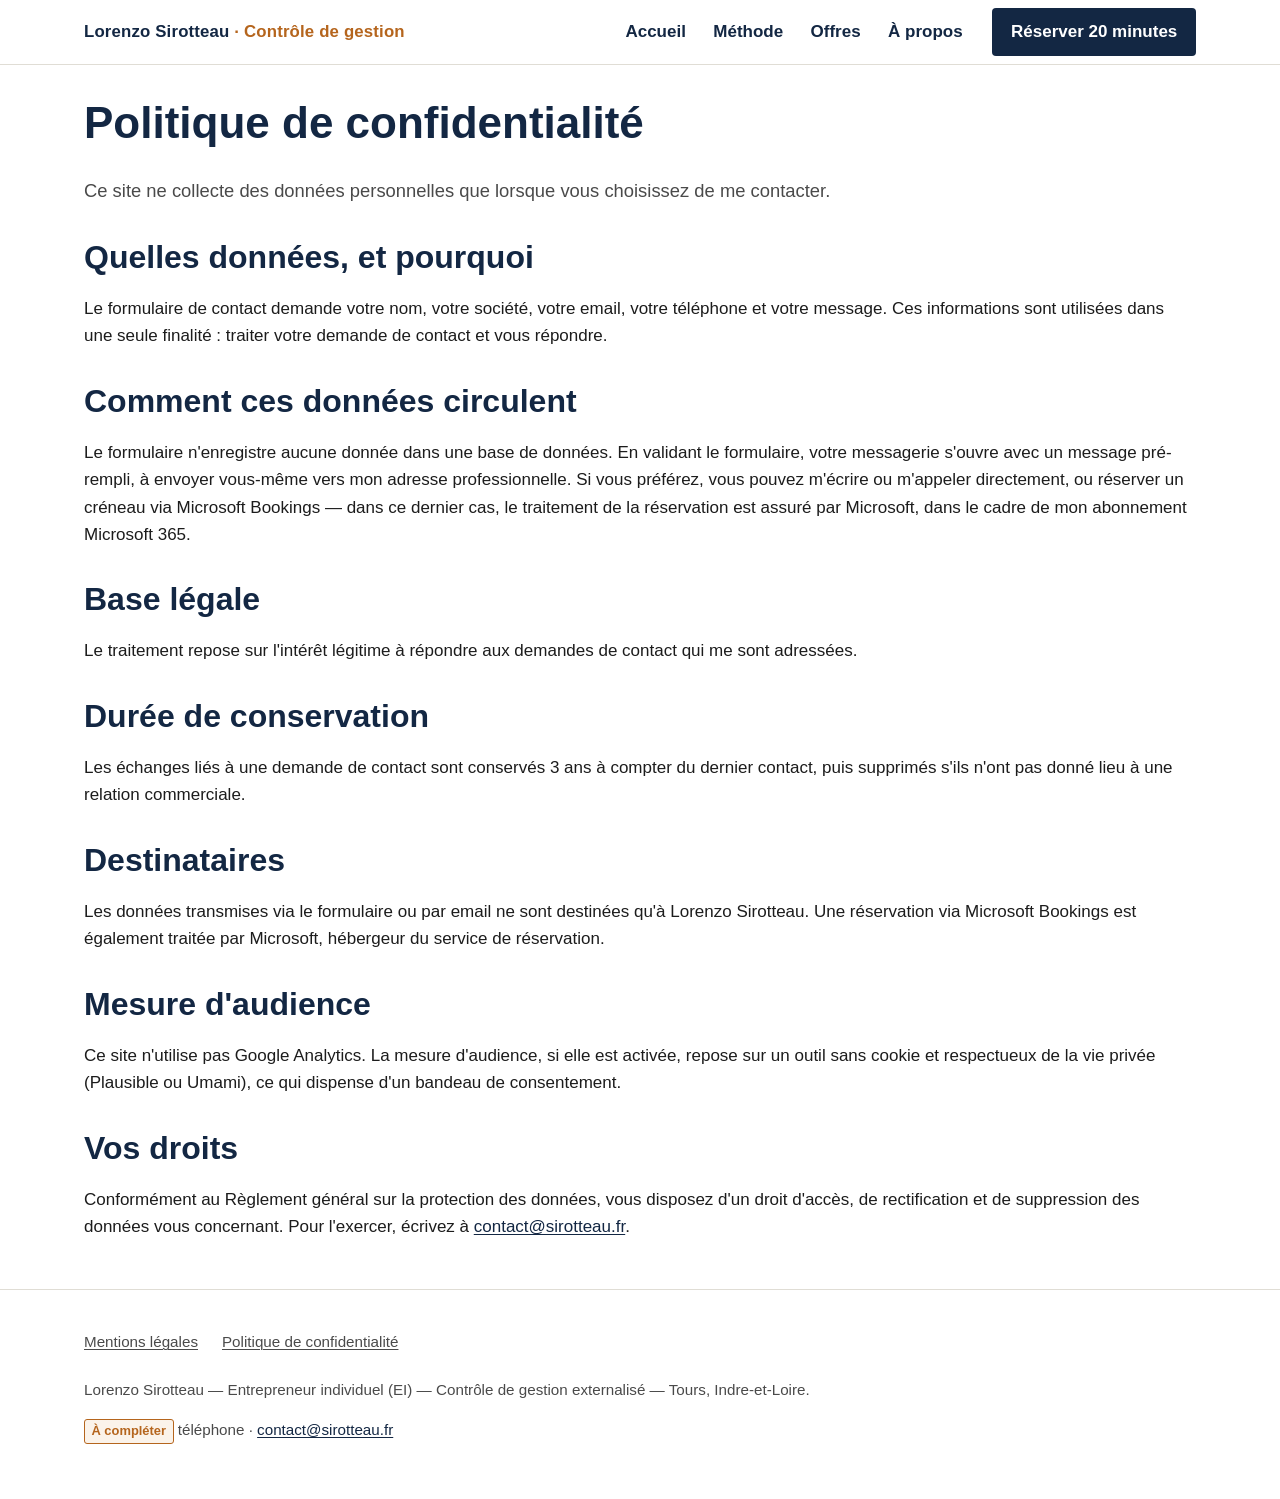
==== confidentialite/index.html @ 093c398c "Site vitrine : contrôle de gestion externalisé (7 pages, statique) - Accueil, Méthode, Offres, À pro" ====
<!doctype html>
<html lang="fr">
<head>
<meta charset="utf-8">
<meta name="viewport" content="width=device-width, initial-scale=1">
<title>Politique de confidentialité | Lorenzo Sirotteau</title>
<meta name="description" content="Traitement des données transmises via le formulaire de contact : finalité, durée de conservation, droits d'accès et de suppression.">
<link rel="canonical" href="https://www.sirotteau.fr/confidentialite/">
<link rel="icon" type="image/svg+xml" href="/assets/img/favicon.svg">
<link rel="stylesheet" href="/assets/css/style.css">
<meta name="robots" content="noindex">
</head>
<body>
<a class="skip-link" href="#main">Aller au contenu</a>

<header class="site-header">
  <div class="container">
    <a href="/" class="logo">Lorenzo Sirotteau <span>· Contrôle de gestion</span></a>
    <button class="nav-toggle" aria-expanded="false" aria-controls="main-nav">
      <span class="nav-toggle-label"></span>
    </button>
    <nav class="main-nav" id="main-nav" aria-label="Navigation principale">
      <div class="container-inner">
        <ul>
          <li><a href="/">Accueil</a></li>
          <li><a href="/methode/">Méthode</a></li>
          <li><a href="/offres/">Offres</a></li>
          <li><a href="/a-propos/">À propos</a></li>
        </ul>
        <div class="nav-cta"><a href="/contact/">Réserver 20 minutes</a></div>
      </div>
    </nav>
  </div>
</header>

<main id="main">
  <section class="band band-tight">
    <div class="container legal">
      <h1>Politique de confidentialité</h1>
      <p class="lede">Ce site ne collecte des données personnelles que lorsque vous choisissez de me contacter.</p>

      <h2>Quelles données, et pourquoi</h2>
      <p>Le formulaire de contact demande votre nom, votre société, votre email, votre téléphone et votre message. Ces informations sont utilisées dans une seule finalité : traiter votre demande de contact et vous répondre.</p>

      <h2>Comment ces données circulent</h2>
      <p>Le formulaire n'enregistre aucune donnée dans une base de données. En validant le formulaire, votre messagerie s'ouvre avec un message pré-rempli, à envoyer vous-même vers mon adresse professionnelle. Si vous préférez, vous pouvez m'écrire ou m'appeler directement, ou réserver un créneau via Microsoft Bookings — dans ce dernier cas, le traitement de la réservation est assuré par Microsoft, dans le cadre de mon abonnement Microsoft 365.</p>

      <h2>Base légale</h2>
      <p>Le traitement repose sur l'intérêt légitime à répondre aux demandes de contact qui me sont adressées.</p>

      <h2>Durée de conservation</h2>
      <p>Les échanges liés à une demande de contact sont conservés 3 ans à compter du dernier contact, puis supprimés s'ils n'ont pas donné lieu à une relation commerciale.</p>

      <h2>Destinataires</h2>
      <p>Les données transmises via le formulaire ou par email ne sont destinées qu'à Lorenzo Sirotteau. Une réservation via Microsoft Bookings est également traitée par Microsoft, hébergeur du service de réservation.</p>

      <h2>Mesure d'audience</h2>
      <p>Ce site n'utilise pas Google Analytics. La mesure d'audience, si elle est activée, repose sur un outil sans cookie et respectueux de la vie privée (Plausible ou Umami), ce qui dispense d'un bandeau de consentement.</p>

      <h2>Vos droits</h2>
      <p>Conformément au Règlement général sur la protection des données, vous disposez d'un droit d'accès, de rectification et de suppression des données vous concernant. Pour l'exercer, écrivez à <a href="mailto:contact@sirotteau.fr">contact@sirotteau.fr</a>.</p>
    </div>
  </section>
</main>

<footer class="site-footer">
  <div class="container">
    <nav aria-label="Pages légales">
      <ul>
        <li><a href="/mentions-legales/">Mentions légales</a></li>
        <li><a href="/confidentialite/">Politique de confidentialité</a></li>
      </ul>
    </nav>
    <p>Lorenzo Sirotteau — Entrepreneur individuel (EI) — Contrôle de gestion externalisé — Tours, Indre-et-Loire.</p>
    <p>
      <span class="tag-todo">À compléter</span> téléphone ·
      <a href="mailto:contact@sirotteau.fr">contact@sirotteau.fr</a>
    </p>
  </div>
</footer>

<script src="/assets/js/nav.js"></script>
</body>
</html>
---- assets/css/style.css ----
/* =========================================================
   Lorenzo Sirotteau — Contrôle de gestion externalisé
   Feuille de style unique. Deux couleurs : encre (marine) et
   terracotta (accent). Typographie système, aucune police
   distante. Mobile first.
   ========================================================= */

:root {
  --ink: #132743;         /* marine — titres, boutons, nav */
  --ink-2: #24466f;       /* marine plus clair — survols */
  --accent: #b5651d;      /* terracotta — accents décoratifs */
  --bg: #ffffff;
  --bg-alt: #f6f4ef;      /* beige très clair pour alterner les sections */
  --text: #1c1c1c;
  --text-muted: #4a4a4a;
  --border: #e0ddd5;
  --focus: #b5651d;
  --radius: 4px;
  --max-width: 72rem;
  --font: -apple-system, BlinkMacSystemFont, "Segoe UI", Roboto, "Helvetica Neue", Arial, sans-serif;
}

* { box-sizing: border-box; }
html { -webkit-text-size-adjust: 100%; }

body {
  margin: 0;
  font-family: var(--font);
  color: var(--text);
  background: var(--bg);
  font-size: 1.0625rem; /* ~17px */
  line-height: 1.6;
  -webkit-font-smoothing: antialiased;
}

img, svg { max-width: 100%; height: auto; display: block; }

h1, h2, h3, h4 {
  color: var(--ink);
  font-weight: 700;
  line-height: 1.2;
  margin: 0 0 0.6em;
}
h1 { font-size: clamp(1.9rem, 4vw + 1rem, 2.75rem); }
h2 { font-size: clamp(1.4rem, 2vw + 1rem, 2rem); }
h3 { font-size: 1.15rem; }

p { margin: 0 0 1em; }
p.lede { font-size: 1.15rem; color: var(--text-muted); }

a { color: var(--ink); text-decoration-thickness: 1px; text-underline-offset: 2px; }
a:hover { color: var(--accent); }
a:focus-visible, button:focus-visible, input:focus-visible, textarea:focus-visible {
  outline: 3px solid var(--focus);
  outline-offset: 2px;
}

ul { padding-left: 1.2em; }
li { margin-bottom: 0.5em; }

.container {
  max-width: var(--max-width);
  margin: 0 auto;
  padding: 0 1.25rem;
}

.visually-hidden {
  position: absolute; width: 1px; height: 1px;
  overflow: hidden; clip: rect(0 0 0 0); white-space: nowrap;
}

/* ---------- Skip link ---------- */
.skip-link {
  position: absolute;
  left: -999px;
  top: 0;
  background: var(--ink);
  color: #fff;
  padding: 0.75em 1em;
  z-index: 100;
}
.skip-link:focus { left: 0.5rem; top: 0.5rem; }

/* ---------- Header / nav ---------- */
.site-header {
  border-bottom: 1px solid var(--border);
  position: sticky;
  top: 0;
  background: var(--bg);
  z-index: 50;
}
.site-header .container {
  display: flex;
  align-items: center;
  justify-content: space-between;
  min-height: 4rem;
}
.logo {
  font-weight: 700;
  font-size: 1.05rem;
  color: var(--ink);
  text-decoration: none;
  letter-spacing: 0.01em;
}
.logo span { color: var(--accent); }

.nav-toggle {
  display: inline-flex;
  align-items: center;
  gap: 0.5em;
  background: none;
  border: 1px solid var(--border);
  border-radius: var(--radius);
  padding: 0.5em 0.8em;
  min-height: 44px;
  font-size: 1rem;
  color: var(--ink);
  cursor: pointer;
}
.nav-toggle[aria-expanded="true"] .nav-toggle-label::after { content: "Fermer"; }
.nav-toggle-label::after { content: "Menu"; }
.nav-toggle-label { display: none; }

.main-nav {
  display: none;
}
.main-nav.is-open { display: block; }
.main-nav ul {
  list-style: none;
  margin: 0;
  padding: 1rem 0;
}
.main-nav li { margin: 0; border-top: 1px solid var(--border); }
.main-nav a {
  display: block;
  padding: 0.9em 0.25em;
  text-decoration: none;
  font-weight: 600;
  min-height: 44px;
  display: flex;
  align-items: center;
}
.main-nav a[aria-current="page"] { color: var(--accent); }
.main-nav .nav-cta { margin-top: 0.75rem; }
.main-nav .nav-cta a {
  background: var(--ink);
  color: #fff;
  border-radius: var(--radius);
  justify-content: center;
  padding: 0.9em 1em;
}

@media (min-width: 56rem) {
  .nav-toggle { display: none; }
  .main-nav { display: block; }
  .main-nav .container-inner { display: flex; align-items: center; gap: 1.75rem; }
  .main-nav ul {
    display: flex;
    align-items: center;
    gap: 1.5rem;
    padding: 0;
  }
  .main-nav li { border-top: none; }
  .main-nav a { padding: 0.4em 0.1em; min-height: auto; }
  .main-nav .nav-cta { margin-top: 0; margin-left: auto; }
  .main-nav .nav-cta a { padding: 0.6em 1.1em; }
}

/* ---------- Buttons ---------- */
.btn {
  display: inline-flex;
  align-items: center;
  justify-content: center;
  gap: 0.5em;
  min-height: 44px;
  padding: 0.85em 1.4em;
  border-radius: var(--radius);
  font-weight: 700;
  font-size: 1rem;
  text-decoration: none;
  border: 2px solid var(--ink);
  cursor: pointer;
}
.btn-primary { background: var(--ink); color: #fff; }
.btn-primary:hover { background: var(--ink-2); color: #fff; border-color: var(--ink-2); }
.btn-secondary { background: transparent; color: var(--ink); }
.btn-secondary:hover { background: var(--bg-alt); color: var(--ink); }
.btn-row { display: flex; flex-wrap: wrap; gap: 0.9rem; }

/* ---------- Sections ---------- */
.band { padding: 3.25rem 0; }
.band-alt { background: var(--bg-alt); }
.band-ink { background: var(--ink); color: #fff; }
.band-ink h1, .band-ink h2, .band-ink h3 { color: #fff; }
.band-tight { padding: 2rem 0; }

.hero { padding: 3rem 0 2.5rem; }
.hero .accent-rule {
  width: 3.5rem; height: 4px; background: var(--accent);
  border: none; margin: 0 0 1.25rem;
}

.grid-3 {
  display: grid;
  gap: 1.5rem;
  grid-template-columns: 1fr;
}
@media (min-width: 48rem) {
  .grid-3 { grid-template-columns: repeat(3, 1fr); }
}

.card {
  background: #fff;
  border: 1px solid var(--border);
  border-radius: var(--radius);
  padding: 1.5rem;
}
.card h3 { margin-bottom: 0.5em; }

.list-check { list-style: none; padding-left: 0; }
.list-check li {
  padding-left: 1.7em;
  position: relative;
}
.list-check li::before {
  content: "";
  position: absolute;
  left: 0; top: 0.45em;
  width: 0.9em; height: 0.9em;
  border: 2px solid var(--accent);
  border-radius: 2px;
}

.step-list { list-style: none; padding: 0; margin: 0; counter-reset: step; }
.step-list li {
  counter-increment: step;
  display: grid;
  grid-template-columns: 3rem 1fr;
  gap: 1rem;
  padding: 1.25rem 0;
  border-top: 1px solid var(--border);
}
.step-list li:first-child { border-top: none; }
.step-list li::before {
  content: counter(step);
  font-weight: 700;
  font-size: 1.4rem;
  color: var(--accent);
}

.callout {
  border: 2px solid var(--ink);
  border-radius: var(--radius);
  padding: 1.75rem;
  background: var(--bg-alt);
}
.callout .price { font-size: 1.6rem; font-weight: 700; color: var(--ink); }

.placeholder-box {
  border: 2px dashed var(--accent);
  background: #fbf3ea;
  border-radius: var(--radius);
  padding: 1.25rem 1.5rem;
  color: var(--text);
}
.placeholder-box strong { color: var(--accent); }

.tag-todo {
  display: inline-block;
  background: #fbf3ea;
  color: var(--accent);
  border: 1px solid var(--accent);
  border-radius: 3px;
  font-size: 0.85em;
  font-weight: 700;
  padding: 0.1em 0.5em;
}

/* ---------- Tables (offres) ---------- */
.table-wrap { overflow-x: auto; }
table.offers {
  border-collapse: collapse;
  width: 100%;
  min-width: 640px;
}
table.offers th, table.offers td {
  border: 1px solid var(--border);
  padding: 1rem;
  text-align: left;
  vertical-align: top;
}
table.offers thead th {
  background: var(--ink);
  color: #fff;
}
table.offers tbody th { background: var(--bg-alt); }
table.offers caption { text-align: left; margin-bottom: 0.75rem; font-weight: 600; }

/* ---------- Forms ---------- */
form.contact-form { max-width: 34rem; }
.field { margin-bottom: 1.25rem; }
.field label { display: block; font-weight: 600; margin-bottom: 0.35em; }
.field input, .field textarea {
  width: 100%;
  font: inherit;
  font-size: 1rem;
  padding: 0.75em 0.85em;
  border: 1px solid #9c9891;
  border-radius: var(--radius);
  background: #fff;
  color: var(--text);
}
.field textarea { resize: vertical; min-height: 8rem; }
.field-checkbox { display: flex; align-items: flex-start; gap: 0.6em; }
.field-checkbox input {
  width: 1.25em; height: 1.25em; margin-top: 0.2em; flex-shrink: 0;
}
.field-checkbox label { font-weight: 400; }
.form-note { font-size: 0.9rem; color: var(--text-muted); }

/* ---------- Contact blocks ---------- */
.contact-methods { list-style: none; padding: 0; display: grid; gap: 1rem; }
.contact-methods a { font-weight: 700; font-size: 1.1rem; text-decoration: none; }
.contact-methods .muted { color: var(--text-muted); font-weight: 400; font-size: 1rem; }

/* ---------- Footer ---------- */
.site-footer {
  border-top: 1px solid var(--border);
  padding: 2.5rem 0;
  color: var(--text-muted);
  font-size: 0.95rem;
}
.site-footer nav ul {
  list-style: none;
  padding: 0;
  display: flex;
  flex-wrap: wrap;
  gap: 0.5rem 1.5rem;
  margin: 0 0 1rem;
}
.site-footer nav a { color: var(--text-muted); }
.site-footer .disclaimer {
  border-top: 1px solid var(--border);
  padding-top: 1.25rem;
  margin-top: 1.25rem;
  max-width: 46rem;
}

/* ---------- Legal pages ---------- */
.legal h2 { margin-top: 2rem; }
.legal dl { display: grid; grid-template-columns: 1fr; gap: 0.25rem 1rem; }
.legal dt { font-weight: 700; margin-top: 0.75em; }
.legal dd { margin: 0 0 0.25em; }

/* ---------- Utility ---------- */
.mt-0 { margin-top: 0; }
.text-center { text-align: center; }
.small { font-size: 0.9rem; color: var(--text-muted); }

/* ---------- Print (utile notamment pour /offres) ---------- */
@media print {
  .site-header, .site-footer, .nav-toggle, .btn, .no-print { display: none !important; }
  body { font-size: 12pt; color: #000; }
  a { color: #000; text-decoration: underline; }
  .band-ink { background: none !important; color: #000 !important; }
  table.offers thead th { background: #eee !important; color: #000 !important; -webkit-print-color-adjust: exact; }
  .container { max-width: 100%; padding: 0; }
}
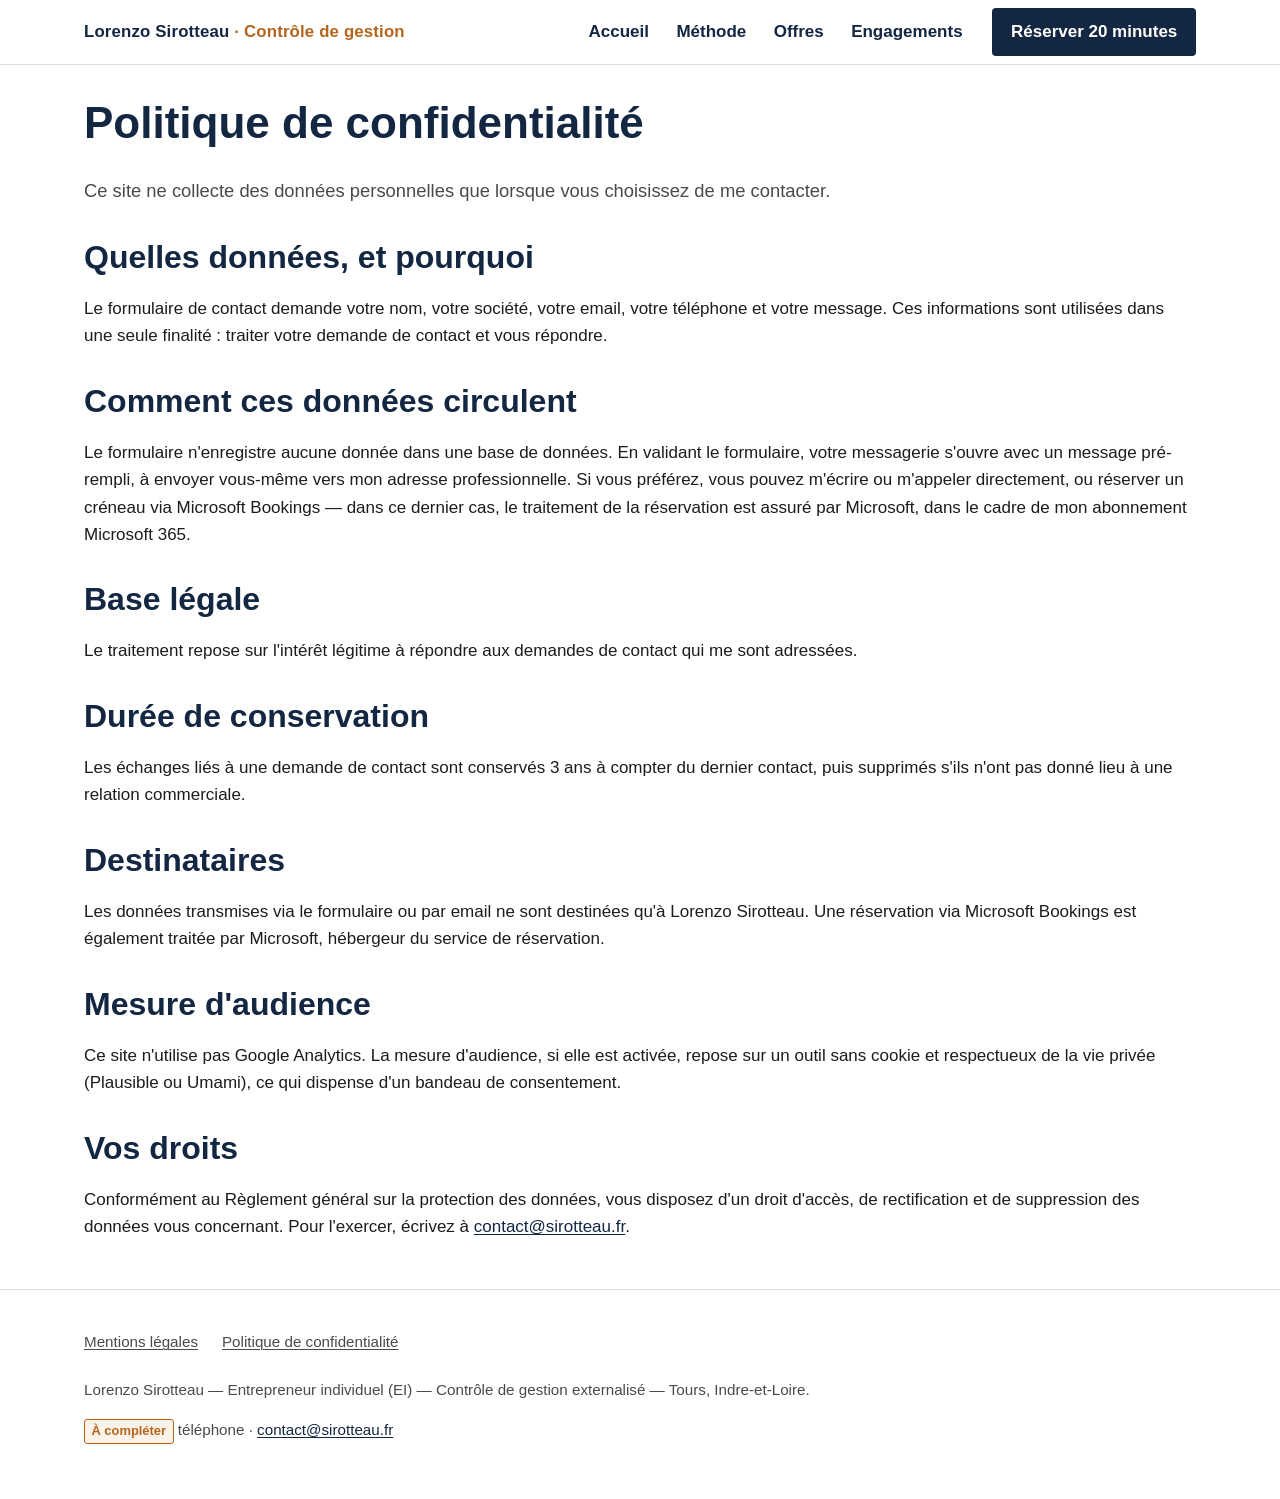
==== commit d2c14e5c: "Remplace /a-propos par /engagements (Mes engagements) - Nouvelle page /engagements/ : H1 'Ce sur quo" ====
--- a/confidentialite/index.html
+++ b/confidentialite/index.html
@@ -25,7 +25,7 @@
           <li><a href="/">Accueil</a></li>
           <li><a href="/methode/">Méthode</a></li>
           <li><a href="/offres/">Offres</a></li>
-          <li><a href="/a-propos/">À propos</a></li>
+          <li><a href="/engagements/">Engagements</a></li>
         </ul>
         <div class="nav-cta"><a href="/contact/">Réserver 20 minutes</a></div>
       </div>
--- a/assets/css/style.css
+++ b/assets/css/style.css
@@ -91,9 +91,14 @@
 }
 .site-header .container {
   display: flex;
+  flex-wrap: wrap;
   align-items: center;
   justify-content: space-between;
   min-height: 4rem;
+}
+.site-header .main-nav {
+  flex-basis: 100%;
+  order: 3;
 }
 .logo {
   font-weight: 700;
@@ -103,6 +108,9 @@
   letter-spacing: 0.01em;
 }
 .logo span { color: var(--accent); }
+@media (max-width: 26rem) {
+  .logo span { display: none; }
+}
 
 .nav-toggle {
   display: inline-flex;
@@ -119,7 +127,6 @@
 }
 .nav-toggle[aria-expanded="true"] .nav-toggle-label::after { content: "Fermer"; }
 .nav-toggle-label::after { content: "Menu"; }
-.nav-toggle-label { display: none; }
 
 .main-nav {
   display: none;
@@ -153,6 +160,7 @@
 @media (min-width: 56rem) {
   .nav-toggle { display: none; }
   .main-nav { display: block; }
+  .site-header .main-nav { flex-basis: auto; order: 0; }
   .main-nav .container-inner { display: flex; align-items: center; gap: 1.75rem; }
   .main-nav ul {
     display: flex;
@@ -225,9 +233,9 @@
 .list-check li::before {
   content: "";
   position: absolute;
-  left: 0; top: 0.45em;
-  width: 0.9em; height: 0.9em;
-  border: 2px solid var(--accent);
+  left: 0; top: 0.5em;
+  width: 0.7em; height: 0.7em;
+  background: var(--accent);
   border-radius: 2px;
 }
 
@@ -254,6 +262,7 @@
   padding: 1.75rem;
   background: var(--bg-alt);
 }
+.callout h2, .callout h3 { color: var(--ink); }
 .callout .price { font-size: 1.6rem; font-weight: 700; color: var(--ink); }
 
 .placeholder-box {
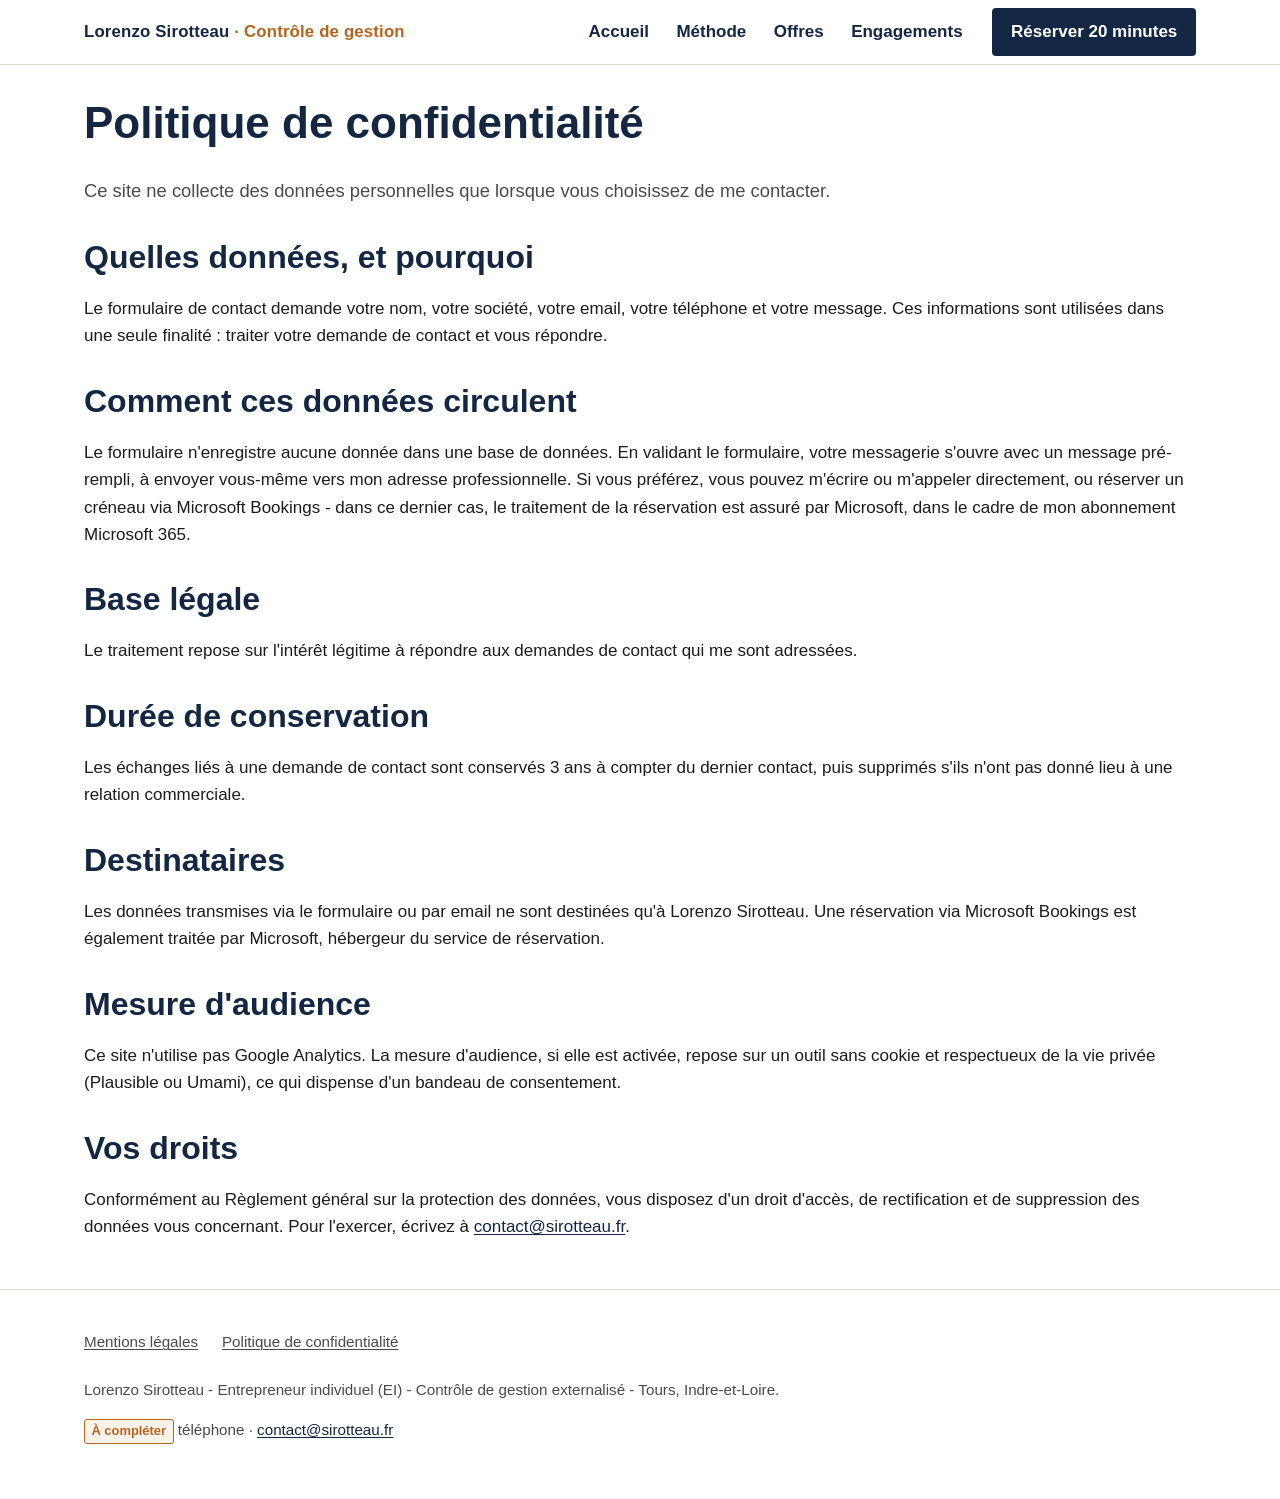
==== commit be3c594f: "Tirets courts partout + engagement de confidentialité sur les données - Remplace tous les tirets cad" ====
--- a/confidentialite/index.html
+++ b/confidentialite/index.html
@@ -43,7 +43,7 @@
       <p>Le formulaire de contact demande votre nom, votre société, votre email, votre téléphone et votre message. Ces informations sont utilisées dans une seule finalité : traiter votre demande de contact et vous répondre.</p>
 
       <h2>Comment ces données circulent</h2>
-      <p>Le formulaire n'enregistre aucune donnée dans une base de données. En validant le formulaire, votre messagerie s'ouvre avec un message pré-rempli, à envoyer vous-même vers mon adresse professionnelle. Si vous préférez, vous pouvez m'écrire ou m'appeler directement, ou réserver un créneau via Microsoft Bookings — dans ce dernier cas, le traitement de la réservation est assuré par Microsoft, dans le cadre de mon abonnement Microsoft 365.</p>
+      <p>Le formulaire n'enregistre aucune donnée dans une base de données. En validant le formulaire, votre messagerie s'ouvre avec un message pré-rempli, à envoyer vous-même vers mon adresse professionnelle. Si vous préférez, vous pouvez m'écrire ou m'appeler directement, ou réserver un créneau via Microsoft Bookings - dans ce dernier cas, le traitement de la réservation est assuré par Microsoft, dans le cadre de mon abonnement Microsoft 365.</p>
 
       <h2>Base légale</h2>
       <p>Le traitement repose sur l'intérêt légitime à répondre aux demandes de contact qui me sont adressées.</p>
@@ -71,7 +71,7 @@
         <li><a href="/confidentialite/">Politique de confidentialité</a></li>
       </ul>
     </nav>
-    <p>Lorenzo Sirotteau — Entrepreneur individuel (EI) — Contrôle de gestion externalisé — Tours, Indre-et-Loire.</p>
+    <p>Lorenzo Sirotteau - Entrepreneur individuel (EI) - Contrôle de gestion externalisé - Tours, Indre-et-Loire.</p>
     <p>
       <span class="tag-todo">À compléter</span> téléphone ·
       <a href="mailto:contact@sirotteau.fr">contact@sirotteau.fr</a>
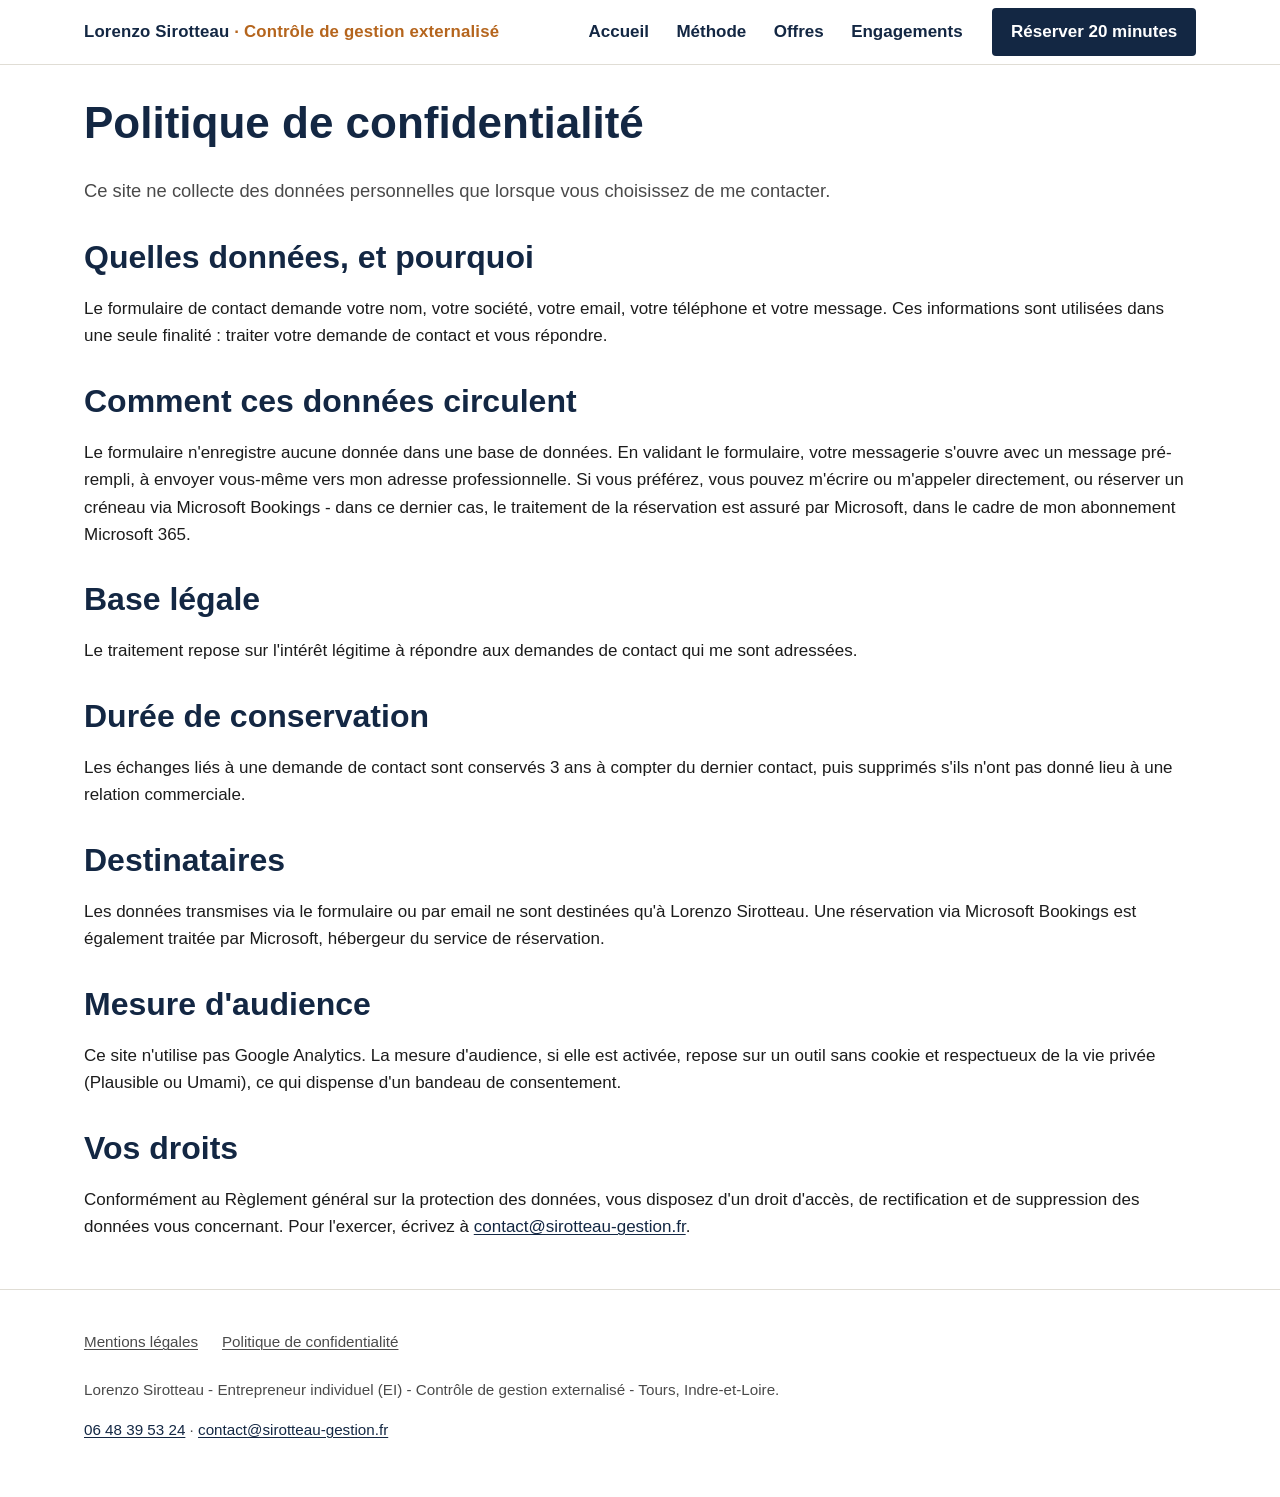
==== commit de9ac46a: "Mentions légales, coordonnées réelles, secteurs et wording - Logo : ajoute 'externalisé' après 'Cont" ====
--- a/confidentialite/index.html
+++ b/confidentialite/index.html
@@ -15,7 +15,7 @@
 
 <header class="site-header">
   <div class="container">
-    <a href="/" class="logo">Lorenzo Sirotteau <span>· Contrôle de gestion</span></a>
+    <a href="/" class="logo">Lorenzo Sirotteau <span>· Contrôle de gestion externalisé</span></a>
     <button class="nav-toggle" aria-expanded="false" aria-controls="main-nav">
       <span class="nav-toggle-label"></span>
     </button>
@@ -58,7 +58,7 @@
       <p>Ce site n'utilise pas Google Analytics. La mesure d'audience, si elle est activée, repose sur un outil sans cookie et respectueux de la vie privée (Plausible ou Umami), ce qui dispense d'un bandeau de consentement.</p>
 
       <h2>Vos droits</h2>
-      <p>Conformément au Règlement général sur la protection des données, vous disposez d'un droit d'accès, de rectification et de suppression des données vous concernant. Pour l'exercer, écrivez à <a href="mailto:contact@sirotteau.fr">contact@sirotteau.fr</a>.</p>
+      <p>Conformément au Règlement général sur la protection des données, vous disposez d'un droit d'accès, de rectification et de suppression des données vous concernant. Pour l'exercer, écrivez à <a href="mailto:contact@sirotteau-gestion.fr">contact@sirotteau-gestion.fr</a>.</p>
     </div>
   </section>
 </main>
@@ -73,8 +73,8 @@
     </nav>
     <p>Lorenzo Sirotteau - Entrepreneur individuel (EI) - Contrôle de gestion externalisé - Tours, Indre-et-Loire.</p>
     <p>
-      <span class="tag-todo">À compléter</span> téléphone ·
-      <a href="mailto:contact@sirotteau.fr">contact@sirotteau.fr</a>
+      <a href="tel:+33648395324">06 48 39 53 24</a> ·
+      <a href="mailto:contact@sirotteau-gestion.fr">contact@sirotteau-gestion.fr</a>
     </p>
   </div>
 </footer>
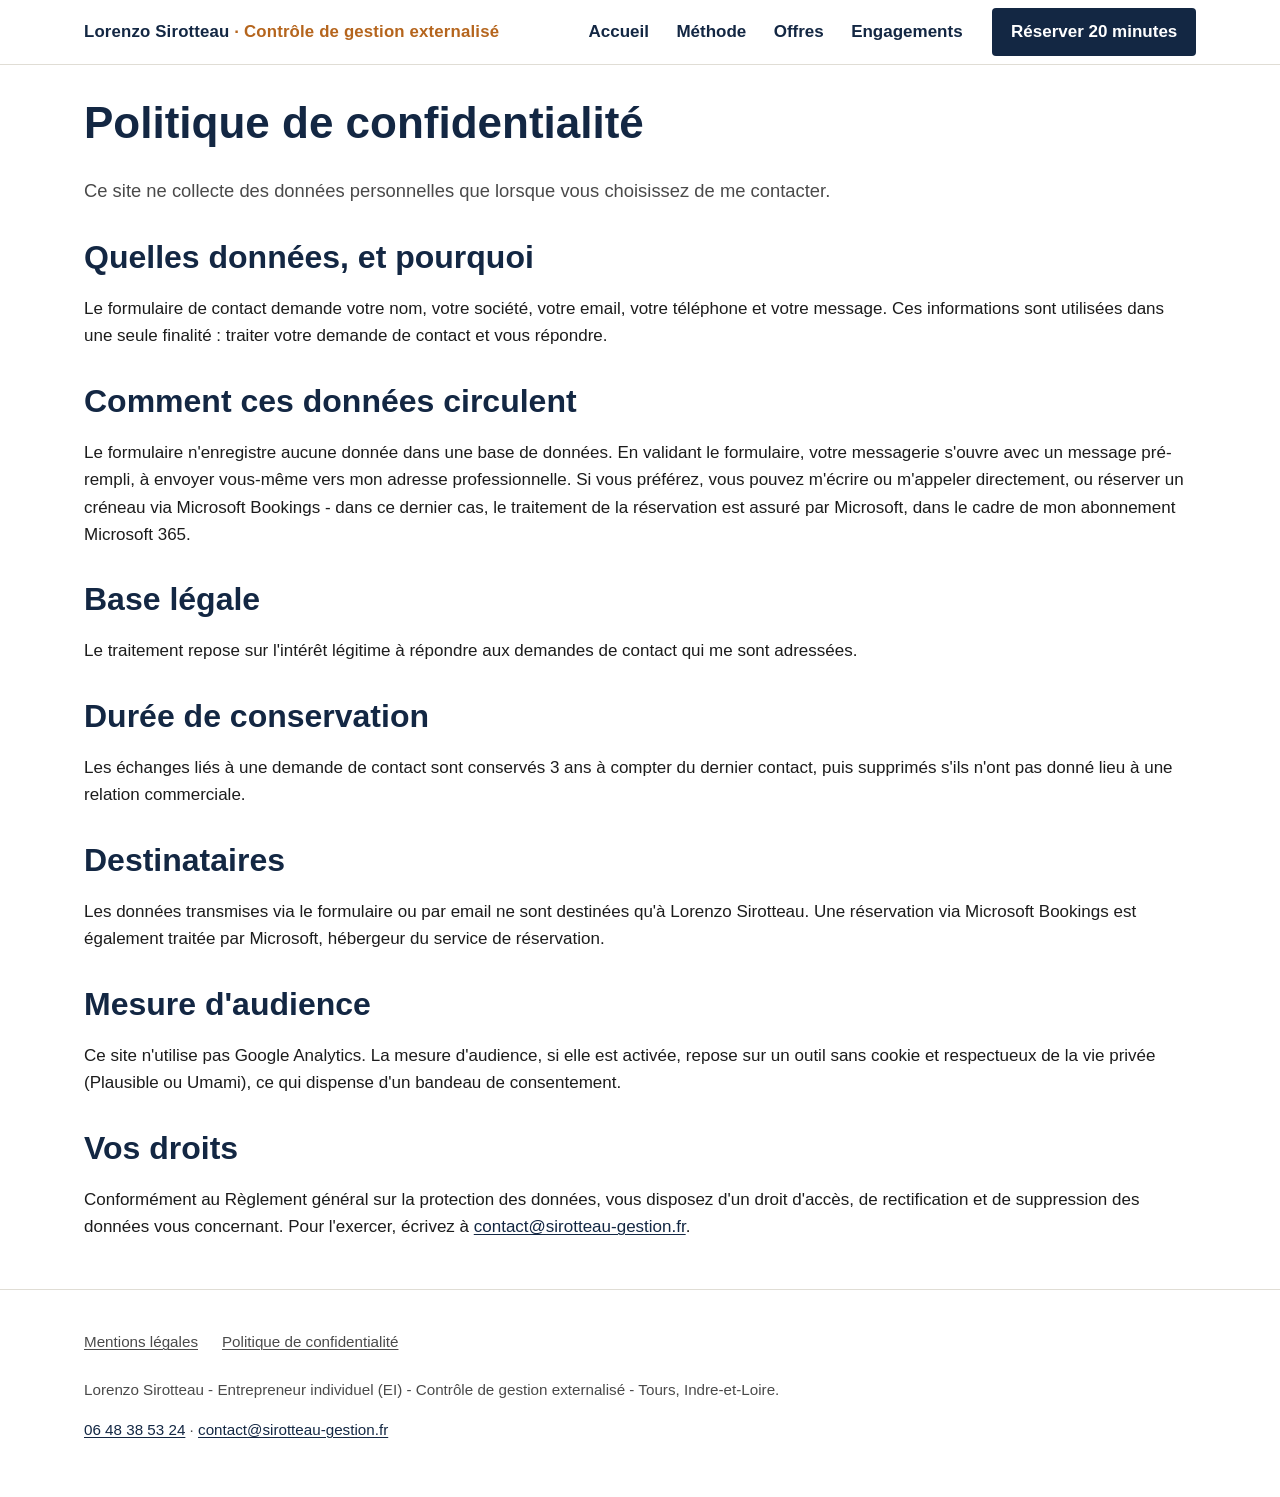
==== commit 85c66943: "Corrige le numéro de téléphone : 06 48 38 53 24" ====
--- a/confidentialite/index.html
+++ b/confidentialite/index.html
@@ -5,7 +5,7 @@
 <meta name="viewport" content="width=device-width, initial-scale=1">
 <title>Politique de confidentialité | Lorenzo Sirotteau</title>
 <meta name="description" content="Traitement des données transmises via le formulaire de contact : finalité, durée de conservation, droits d'accès et de suppression.">
-<link rel="canonical" href="https://www.sirotteau.fr/confidentialite/">
+<link rel="canonical" href="https://sirotteau-gestion.fr/confidentialite/">
 <link rel="icon" type="image/svg+xml" href="/assets/img/favicon.svg">
 <link rel="stylesheet" href="/assets/css/style.css">
 <meta name="robots" content="noindex">
@@ -73,7 +73,7 @@
     </nav>
     <p>Lorenzo Sirotteau - Entrepreneur individuel (EI) - Contrôle de gestion externalisé - Tours, Indre-et-Loire.</p>
     <p>
-      <a href="tel:+33648395324">06 48 39 53 24</a> ·
+      <a href="tel:+33648385324">06 48 38 53 24</a> ·
       <a href="mailto:contact@sirotteau-gestion.fr">contact@sirotteau-gestion.fr</a>
     </p>
   </div>
--- a/assets/css/style.css
+++ b/assets/css/style.css
@@ -203,6 +203,7 @@
 .band-tight { padding: 2rem 0; }
 
 .hero { padding: 3rem 0 2.5rem; }
+.hero-home { padding-top: 5rem; }
 .hero .accent-rule {
   width: 3.5rem; height: 4px; background: var(--accent);
   border: none; margin: 0 0 1.25rem;
@@ -264,6 +265,15 @@
 }
 .callout h2, .callout h3 { color: var(--ink); }
 .callout .price { font-size: 1.6rem; font-weight: 700; color: var(--ink); }
+
+.portrait {
+  width: 4cm;
+  max-width: 100%;
+  aspect-ratio: 1 / 1;
+  object-fit: cover;
+  border-radius: 14px;
+  border: 1px solid var(--border);
+}
 
 .placeholder-box {
   border: 2px dashed var(--accent);
